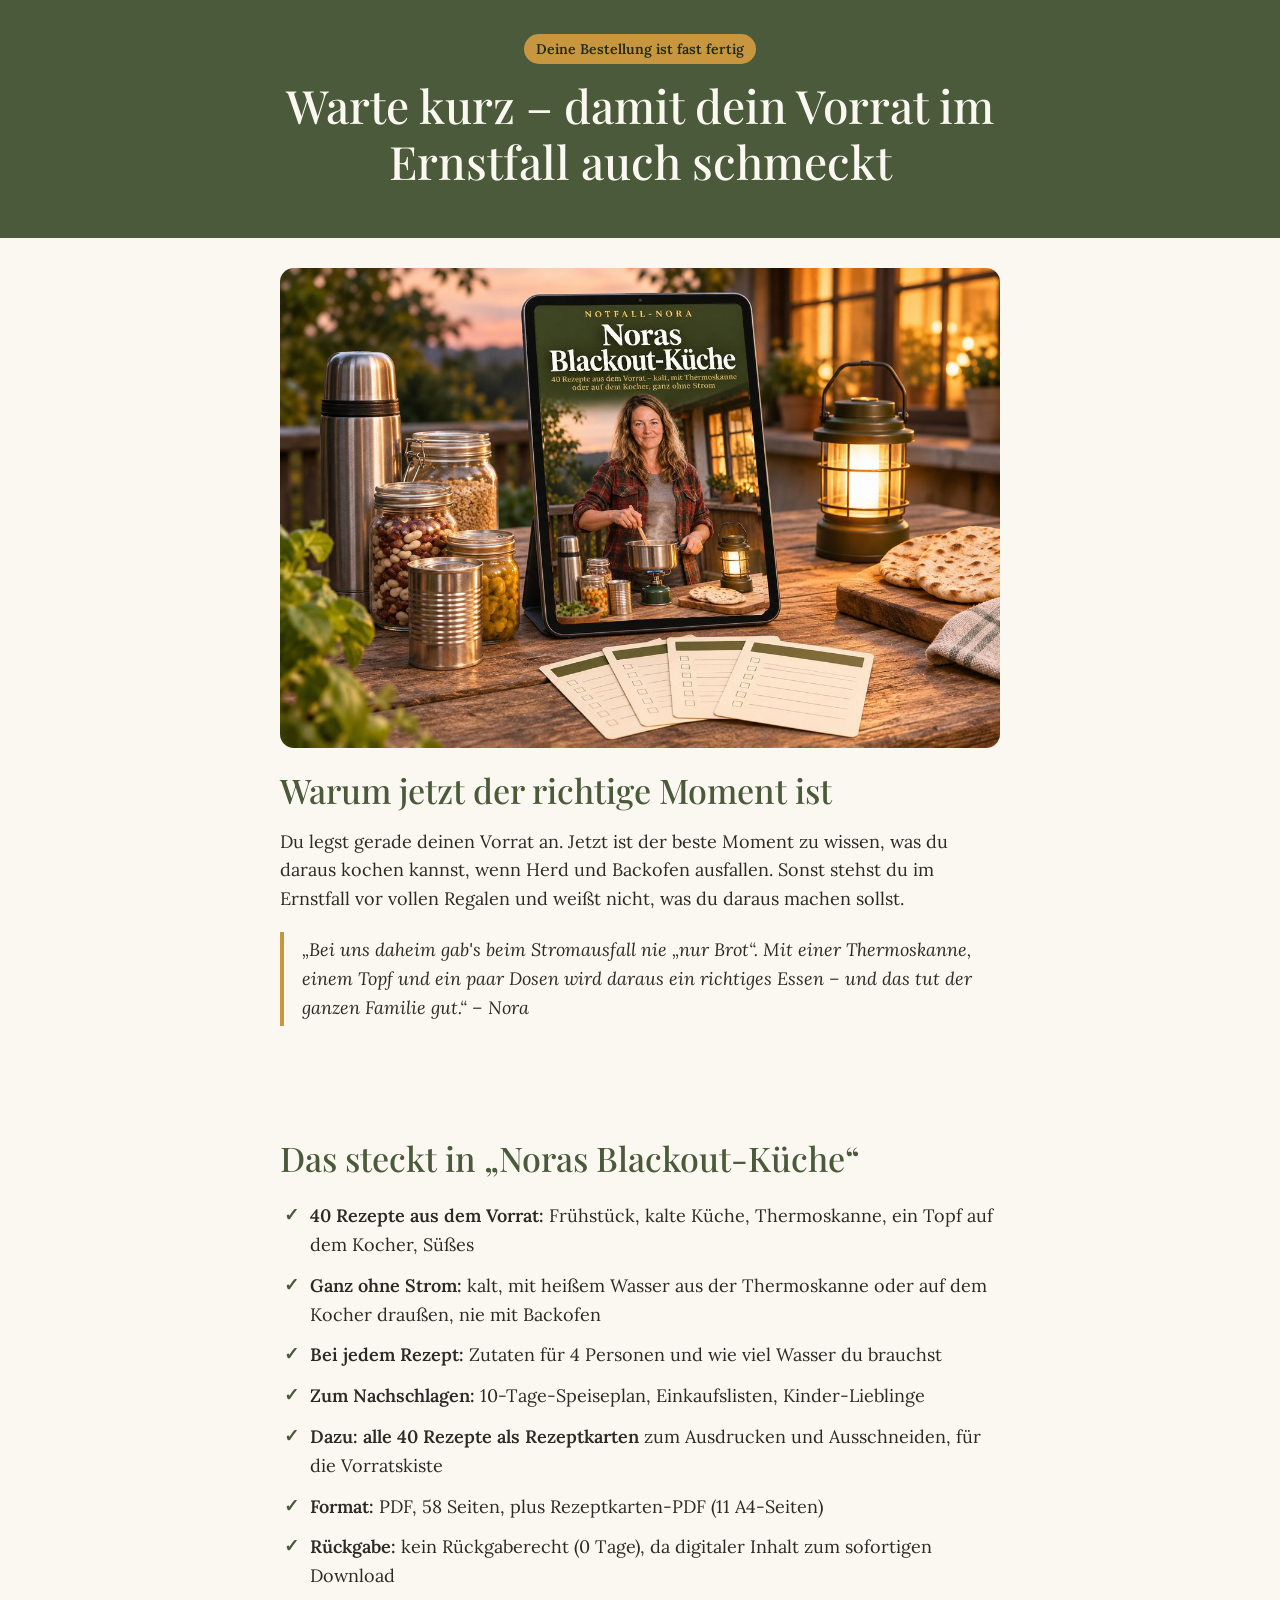
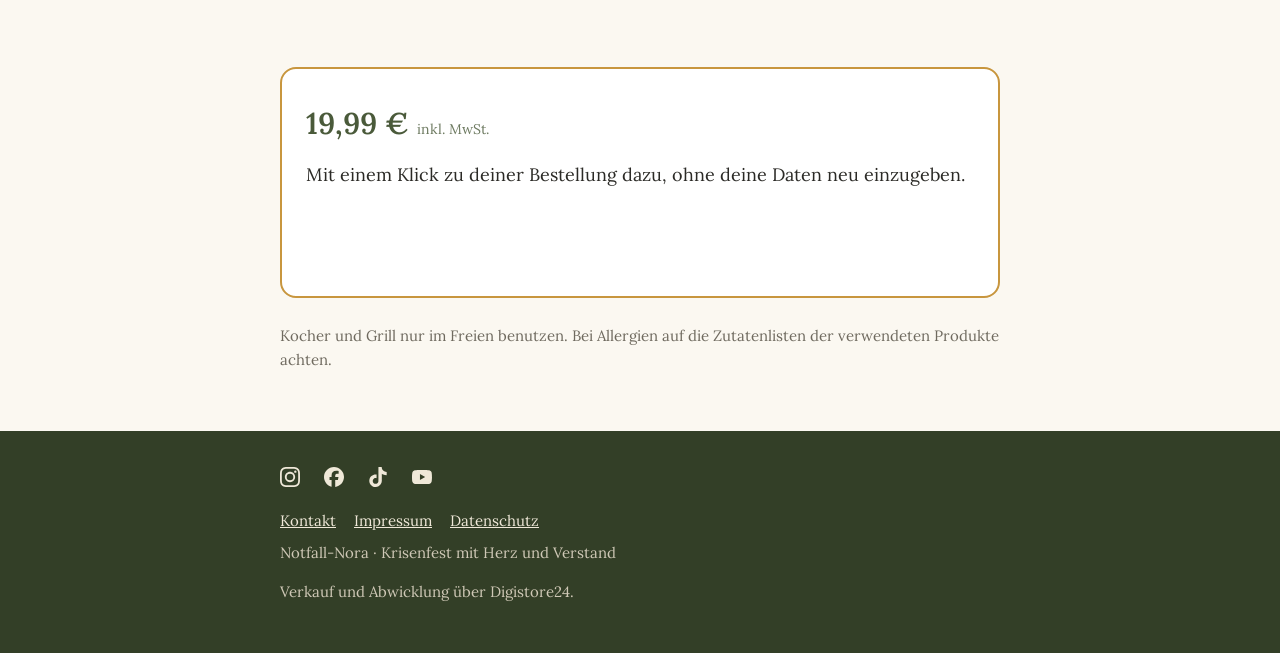
==== blackout-kueche-angebot.html @ 6d8be4f9 "Add files via upload" ====
<!doctype html>
<html lang="de">
<head>
<meta charset="utf-8">
<meta name="viewport" content="width=device-width, initial-scale=1">
<meta name="robots" content="noindex">
<title>Noras Blackout-Küche – Angebot nach deinem Kauf</title>
<meta name="description" content="Angebot nach deinem Kauf.">
<link rel="stylesheet" href="stil.css">
<script src="https://www.digistore24-scripts.com/service/digistore.js"></script><script>digistoreUpsell()</script>
<!-- Promocode-Skript folgt, sobald die Produkt-ID da ist -->
</head>
<body>

<header class="upsell-kopf">
  <div class="huelle">
    <span class="schritt">Deine Bestellung ist fast fertig</span>
    <h1>Warte kurz – damit dein Vorrat im Ernstfall auch schmeckt</h1>
  </div>
</header>

<main class="huelle">
<section>
  <img src="blackout-kueche-tablet.jpg" width="1200" height="800" alt="Tablet mit dem Cover von „Noras Blackout-Küche“ auf einem Holztisch draußen, davor Rezeptkarten, daneben Thermoskanne, Vorratsgläser und eine Laterne" style="border-radius:14px;margin:18px 0 22px">
  <h2 style="margin-top:0">Warum jetzt der richtige Moment ist</h2>
  <p>Du legst gerade deinen Vorrat an. Jetzt ist der beste Moment zu wissen, was du daraus kochen kannst, wenn Herd und Backofen ausfallen. Sonst stehst du im Ernstfall vor vollen Regalen und weißt nicht, was du daraus machen sollst.</p>
  <p class="zitat">„Bei uns daheim gab&#x27;s beim Stromausfall nie „nur Brot“. Mit einer Thermoskanne, einem Topf und ein paar Dosen wird daraus ein richtiges Essen – und das tut der ganzen Familie gut.“ – Nora</p>
</section>
<section>
  <h2>Das steckt in „Noras Blackout-Küche“</h2>
  <ul class='punkte'><li><strong>40 Rezepte aus dem Vorrat:</strong> Frühstück, kalte Küche, Thermoskanne, ein Topf auf dem Kocher, Süßes</li><li><strong>Ganz ohne Strom:</strong> kalt, mit heißem Wasser aus der Thermoskanne oder auf dem Kocher draußen, nie mit Backofen</li><li><strong>Bei jedem Rezept:</strong> Zutaten für 4 Personen und wie viel Wasser du brauchst</li><li><strong>Zum Nachschlagen:</strong> 10-Tage-Speiseplan, Einkaufslisten, Kinder-Lieblinge</li><li><strong>Dazu: alle 40 Rezepte als Rezeptkarten</strong> zum Ausdrucken und Ausschneiden, für die Vorratskiste</li><li><strong>Format:</strong> PDF, 58 Seiten, plus Rezeptkarten-PDF (11 A4-Seiten)</li><li><strong>Rückgabe:</strong> kein Rückgaberecht (0 Tage), da digitaler Inhalt zum sofortigen Download</li></ul>
</section>
<section>
  <div class="angebot">
    <span class="preis">19,99 € <small>inkl. MwSt.</small></span>
    <p>Mit einem Klick zu deiner Bestellung dazu, ohne deine Daten neu einzugeben.</p>
    <!-- Upsell-kaufen-Button von Digistore24 (Conversion Cockpit des Hauptprodukts „Krisenfest in 30 Tagen“) -->
    <div class="upsell-knopf"><digistore-upsell-button template="light"></digistore-upsell-button></div>
  </div>
  <p class="hinweis">Kocher und Grill nur im Freien benutzen. Bei Allergien auf die Zutatenlisten der verwendeten Produkte achten.</p>
</section>
</main>
<footer class="fuss">
  <div class="huelle">
    <ul class="sozial"><li><a href="https://www.instagram.com/notfallnora/" target="_blank" rel="noopener" aria-label="Notfall-Nora auf Instagram" title="Instagram"><svg viewBox="0 0 24 24" aria-hidden="true" focusable="false"><path d="M7.0301.084c-1.2768.0602-2.1487.264-2.911.5634-.7888.3075-1.4575.72-2.1228 1.3877-.6652.6677-1.075 1.3368-1.3802 2.127-.2954.7638-.4956 1.6365-.552 2.914-.0564 1.2775-.0689 1.6882-.0626 4.947.0062 3.2586.0206 3.6671.0825 4.9473.061 1.2765.264 2.1482.5635 2.9107.308.7889.72 1.4573 1.388 2.1228.6679.6655 1.3365 1.0743 2.1285 1.38.7632.295 1.6361.4961 2.9134.552 1.2773.056 1.6884.069 4.9462.0627 3.2578-.0062 3.668-.0207 4.9478-.0814 1.28-.0607 2.147-.2652 2.9098-.5633.7889-.3086 1.4578-.72 2.1228-1.3881.665-.6682 1.0745-1.3378 1.3795-2.1284.2957-.7632.4966-1.636.552-2.9124.056-1.2809.0692-1.6898.063-4.948-.0063-3.2583-.021-3.6668-.0817-4.9465-.0607-1.2797-.264-2.1487-.5633-2.9117-.3084-.7889-.72-1.4568-1.3876-2.1228C21.2982 1.33 20.628.9208 19.8378.6165 19.074.321 18.2017.1197 16.9244.0645 15.6471.0093 15.236-.005 11.977.0014 8.718.0076 8.31.0215 7.0301.0839m.1402 21.6932c-1.17-.0509-1.8053-.2453-2.2287-.408-.5606-.216-.96-.4771-1.3819-.895-.422-.4178-.6811-.8186-.9-1.378-.1644-.4234-.3624-1.058-.4171-2.228-.0595-1.2645-.072-1.6442-.079-4.848-.007-3.2037.0053-3.583.0607-4.848.05-1.169.2456-1.805.408-2.2282.216-.5613.4762-.96.895-1.3816.4188-.4217.8184-.6814 1.3783-.9003.423-.1651 1.0575-.3614 2.227-.4171 1.2655-.06 1.6447-.072 4.848-.079 3.2033-.007 3.5835.005 4.8495.0608 1.169.0508 1.8053.2445 2.228.408.5608.216.96.4754 1.3816.895.4217.4194.6816.8176.9005 1.3787.1653.4217.3617 1.056.4169 2.2263.0602 1.2655.0739 1.645.0796 4.848.0058 3.203-.0055 3.5834-.061 4.848-.051 1.17-.245 1.8055-.408 2.2294-.216.5604-.4763.96-.8954 1.3814-.419.4215-.8181.6811-1.3783.9-.4224.1649-1.0577.3617-2.2262.4174-1.2656.0595-1.6448.072-4.8493.079-3.2045.007-3.5825-.006-4.848-.0608M16.953 5.5864A1.44 1.44 0 1 0 18.39 4.144a1.44 1.44 0 0 0-1.437 1.4424M5.8385 12.012c.0067 3.4032 2.7706 6.1557 6.173 6.1493 3.4026-.0065 6.157-2.7701 6.1506-6.1733-.0065-3.4032-2.771-6.1565-6.174-6.1498-3.403.0067-6.156 2.771-6.1496 6.1738M8 12.0077a4 4 0 1 1 4.008 3.9921A3.9996 3.9996 0 0 1 8 12.0077"/></svg></a></li><li><a href="https://www.facebook.com/notfallnora" target="_blank" rel="noopener" aria-label="Notfall-Nora auf Facebook" title="Facebook"><svg viewBox="0 0 24 24" aria-hidden="true" focusable="false"><path d="M9.101 23.691v-7.98H6.627v-3.667h2.474v-1.58c0-4.085 1.848-5.978 5.858-5.978.401 0 .955.042 1.468.103a8.68 8.68 0 0 1 1.141.195v3.325a8.623 8.623 0 0 0-.653-.036 26.805 26.805 0 0 0-.733-.009c-.707 0-1.259.096-1.675.309a1.686 1.686 0 0 0-.679.622c-.258.42-.374.995-.374 1.752v1.297h3.919l-.386 2.103-.287 1.564h-3.246v8.245C19.396 23.238 24 18.179 24 12.044c0-6.627-5.373-12-12-12s-12 5.373-12 12c0 5.628 3.874 10.35 9.101 11.647Z"/></svg></a></li><li><a href="https://www.tiktok.com/@notfallnora" target="_blank" rel="noopener" aria-label="Notfall-Nora auf TikTok" title="TikTok"><svg viewBox="0 0 24 24" aria-hidden="true" focusable="false"><path d="M12.525.02c1.31-.02 2.61-.01 3.91-.02.08 1.53.63 3.09 1.75 4.17 1.12 1.11 2.7 1.62 4.24 1.79v4.03c-1.44-.05-2.89-.35-4.2-.97-.57-.26-1.1-.59-1.62-.93-.01 2.92.01 5.84-.02 8.75-.08 1.4-.54 2.79-1.35 3.94-1.31 1.92-3.58 3.17-5.91 3.21-1.43.08-2.86-.31-4.08-1.03-2.02-1.19-3.44-3.37-3.65-5.71-.02-.5-.03-1-.01-1.49.18-1.9 1.12-3.72 2.58-4.96 1.66-1.44 3.98-2.13 6.15-1.72.02 1.48-.04 2.96-.04 4.44-.99-.32-2.15-.23-3.02.37-.63.41-1.11 1.04-1.36 1.75-.21.51-.15 1.07-.14 1.61.24 1.64 1.82 3.02 3.5 2.87 1.12-.01 2.19-.66 2.77-1.61.19-.33.4-.67.41-1.06.1-1.79.06-3.57.07-5.36.01-4.03-.01-8.05.02-12.07z"/></svg></a></li><li><a href="https://www.youtube.com/@notfallnora" target="_blank" rel="noopener" aria-label="Notfall-Nora auf YouTube" title="YouTube"><svg viewBox="0 0 24 24" aria-hidden="true" focusable="false"><path d="M23.498 6.186a3.016 3.016 0 0 0-2.122-2.136C19.505 3.545 12 3.545 12 3.545s-7.505 0-9.377.505A3.017 3.017 0 0 0 .502 6.186C0 8.07 0 12 0 12s0 3.93.502 5.814a3.016 3.016 0 0 0 2.122 2.136c1.871.505 9.376.505 9.376.505s7.505 0 9.377-.505a3.015 3.015 0 0 0 2.122-2.136C24 15.93 24 12 24 12s0-3.93-.502-5.814zM9.545 15.568V8.432L15.818 12l-6.273 3.568z"/></svg></a></li></ul>
    <nav aria-label="Rechtliches"><a href="kontakt.html">Kontakt</a><a href="impressum.html">Impressum</a><a href="datenschutz.html">Datenschutz</a></nav>
    <p>Notfall-Nora · Krisenfest mit Herz und Verstand</p>
    <p>Verkauf und Abwicklung über Digistore24.</p>
  </div>
</footer>
</body>
</html>
---- stil.css ----
@font-face{font-family:"Lora";font-weight:400;font-style:normal;font-display:swap;src:url(Lora-400.ttf) format("truetype")}
@font-face{font-family:"Lora";font-weight:400;font-style:italic;font-display:swap;src:url(Lora-400-italic.ttf) format("truetype")}
@font-face{font-family:"Lora";font-weight:600;font-style:normal;font-display:swap;src:url(Lora-600.ttf) format("truetype")}
@font-face{font-family:"Playfair Display";font-weight:500;font-style:normal;font-display:swap;src:url(Playfair-500.ttf) format("truetype")}

:root{
  --gruen:#4A5A3A; --gruen-dunkel:#333F27; --gold:#C8963E; --gold-hell:#EBD3A6;
  --creme:#FBF8F1; --papier:#F3EEE2; --tinte:#2B2A26; --grau:#6F6A5F; --linie:#E2DCCB;
}
*{box-sizing:border-box}
html{-webkit-text-size-adjust:100%}
body{margin:0;background:var(--creme);color:var(--tinte);font-family:"Lora",Georgia,serif;font-size:18px;line-height:1.6}
img{max-width:100%;height:auto;display:block}
a{color:var(--gruen)}
.huelle{max-width:760px;margin:0 auto;padding:0 20px}
h1,h2,h3{font-family:"Playfair Display",Georgia,serif;font-weight:500;color:var(--gruen);line-height:1.2;margin:0 0 .5em}
h1{font-size:clamp(30px,6vw,46px)}
h2{font-size:clamp(25px,4.6vw,34px);margin-top:1.6em}
h3{font-size:22px}
p{margin:0 0 1em}
.marke{font-size:13px;letter-spacing:.16em;text-transform:uppercase;color:var(--gold);font-weight:600;margin:0 0 14px}

/* Kopf */
.kopf{background:var(--gruen);color:var(--creme);padding:44px 0 0}
.kopf h1{color:var(--creme)}
.kopf .unter{font-size:19px;color:#E9E3D3;margin-bottom:22px}
.kopf ul{margin:0 0 26px;padding:0;list-style:none}
.kopf li{padding:6px 0 6px 30px;position:relative;color:#F1ECDF}
.kopf li::before{content:"";position:absolute;left:4px;top:15px;width:12px;height:12px;border-radius:50%;background:var(--gold)}
.kopf .bild{margin-top:10px;border-radius:14px 14px 0 0;overflow:hidden}

/* Knopf */
.knopf{display:inline-block;background:var(--gold);color:#1f2a22;text-decoration:none;font-weight:600;font-size:19px;
  padding:16px 26px;border-radius:12px;box-shadow:0 3px 0 #94702e;text-align:center;line-height:1.3}
.knopf:hover,.knopf:focus-visible{background:#d6a752}
.knopf:focus-visible{outline:3px solid var(--creme);outline-offset:3px}
.knopf-zeile{display:flex;flex-wrap:wrap;align-items:center;gap:10px 18px;margin:6px 0 30px}
.preis{font-size:22px;font-weight:600}
.preis small{font-size:14px;font-weight:400;color:inherit;opacity:.8}

/* Abschnitte */
section{padding:12px 0 24px}
.einstieg p:first-child{font-size:20px}
.tabelle{width:100%;border-collapse:collapse;margin:8px 0 10px;font-size:16px}
.tabelle th,.tabelle td{text-align:left;vertical-align:top;padding:12px 10px;border-bottom:1px solid var(--linie)}
.tabelle th{font-family:"Playfair Display",Georgia,serif;font-weight:500;color:var(--gruen);font-size:17px;width:34%}
.tabelle td .umfang{display:block;font-size:14px;color:var(--grau);margin-bottom:2px}
.punkte{padding-left:0;list-style:none;margin:0 0 1em}
.punkte li{padding:6px 0 6px 30px;position:relative}
.punkte li::before{content:"✓";position:absolute;left:4px;top:5px;color:var(--gruen);font-weight:600}
.punkte.nein li::before{content:"–";color:var(--grau)}
.kasten{background:var(--papier);border:1px solid var(--linie);border-radius:14px;padding:22px 22px 8px;margin:10px 0 20px}
.angebot{background:#fff;border:2px solid var(--gold);border-radius:16px;padding:24px;margin:16px 0 26px}
.angebot .knopf{width:100%}
.angebot .preis{display:block;font-size:30px;color:var(--gruen);margin:6px 0 14px}
.angebot ul{margin-top:0}
details{border-bottom:1px solid var(--linie);padding:12px 0}
summary{cursor:pointer;font-weight:600;list-style-position:outside}
details p{margin:10px 0 4px}
.hinweis{font-size:15px;color:var(--grau)}
.zitat{border-left:4px solid var(--gold);padding:4px 0 4px 18px;font-style:italic;margin:0 0 1.2em}

/* Fuß */
.fuss{background:var(--gruen-dunkel);color:#CFC8B6;font-size:15px;padding:26px 0 34px;margin-top:20px}
.fuss a{color:#EFE8D8}
.fuss nav{display:flex;flex-wrap:wrap;gap:6px 18px;margin-bottom:8px}

/* Upsell */
.upsell-kopf{background:var(--gruen);color:var(--creme);padding:34px 0 26px;text-align:center}
.upsell-kopf h1{color:var(--creme)}
.upsell-kopf .schritt{display:inline-block;background:var(--gold);color:#1f2a22;font-weight:600;font-size:14px;padding:4px 12px;border-radius:99px;margin-bottom:14px}
.upsell-knopf{display:flex;justify-content:center;margin:8px 0 4px;min-height:60px}
.nein-link{display:block;text-align:center;margin:14px 0 6px;color:var(--grau);font-size:16px}

/* Unterseiten */
.einfach{padding-top:40px;padding-bottom:40px}
.einfach h1{font-size:34px}

@media (max-width:560px){
  body{font-size:17px}
  .tabelle th{width:auto;display:block;border-bottom:0;padding-bottom:2px}
  .tabelle td{display:block;padding-top:0}
  .tabelle tr{display:block;border-bottom:1px solid var(--linie);padding:8px 0}
  .tabelle th,.tabelle td{border-bottom:0}
  .knopf{width:100%}
}

/* Menü-Leiste (oben) und Social-Icons – gebaut von werkzeuge/navigation.py */
.leiste{position:sticky;top:0;z-index:50;background:var(--gruen-dunkel);color:var(--creme);border-bottom:1px solid rgba(200,150,62,.35)}
.leiste-innen{display:flex;align-items:center;justify-content:space-between;gap:16px;min-height:62px;max-width:1100px;margin:0 auto;padding:0 20px}
.logo{font-family:"Playfair Display",Georgia,serif;font-size:20px;line-height:1.1;color:var(--creme);text-decoration:none;white-space:nowrap}
.logo span{color:var(--gold)}
.menue{display:flex;align-items:center;gap:18px}
.menue-liste{display:flex;gap:2px;list-style:none;margin:0;padding:0}
.menue-liste a{display:block;padding:8px 10px;color:#EFE8D8;text-decoration:none;font-size:16px;border-radius:8px}
.menue-liste a:hover{background:rgba(255,255,255,.08);color:#fff}
.menue-liste a{white-space:nowrap}
@media (min-width:1061px) and (max-width:1180px){.menue{gap:10px}.menue-liste a{padding:8px 6px;font-size:15px}.menue-liste a.login{padding:6px 12px;margin-left:4px}.logo{font-size:18px}}
.menue-liste a[aria-current="page"]{color:var(--gold-hell);box-shadow:inset 0 -2px 0 var(--gold);border-radius:8px 8px 0 0}
.menue-liste a:focus-visible,.sozial a:focus-visible,.menue-knopf:focus-visible,.logo:focus-visible{outline:3px solid var(--gold);outline-offset:2px}
.sozial{display:flex;gap:4px;list-style:none;margin:0;padding:0}
.sozial a{display:inline-flex;width:40px;height:40px;align-items:center;justify-content:center;border-radius:50%;color:#EFE8D8}
.sozial a:hover{background:rgba(255,255,255,.1);color:var(--gold-hell)}
.sozial svg{width:20px;height:20px;fill:currentColor}
.menue-knopf{display:none}
.fuss .sozial{margin:0 0 12px -10px}
@media (max-width:1060px){
  .logo{font-size:18px}
  .menue-knopf{display:inline-flex;align-items:center;gap:8px;min-height:44px;padding:8px 14px;background:transparent;color:var(--creme);border:1px solid rgba(232,211,174,.55);border-radius:99px;font:600 16px "Lora",Georgia,serif;cursor:pointer}
  .menue-knopf svg{width:20px;height:20px}
  .menue-knopf .zu{display:none}
  .leiste.offen .menue-knopf .auf{display:none}
  .leiste.offen .menue-knopf .zu{display:inline}
  .menue{flex-direction:column;align-items:stretch;gap:14px;padding:0 0 16px}
  .js .menue{display:none;position:absolute;left:0;right:0;top:100%;background:var(--gruen-dunkel);padding:6px 20px 20px;border-bottom:1px solid rgba(200,150,62,.35);box-shadow:0 12px 24px rgba(0,0,0,.25)}
  .js .leiste.offen .menue{display:flex}
  .leiste-innen{flex-wrap:wrap}
  .js .leiste-innen{flex-wrap:nowrap}
  .menue-liste{flex-direction:column;gap:0}
  .menue-liste a{padding:14px 4px;font-size:19px;border-radius:0;border-bottom:1px solid rgba(255,255,255,.08)}
  .menue-liste a[aria-current="page"]{box-shadow:inset 3px 0 0 var(--gold);padding-left:12px;border-radius:0}
  .sozial a{width:46px;height:46px}
  .sozial svg{width:22px;height:22px}
}
/* Login-Punkt im Menü hervorheben */
.menue-liste a.login{border:1px solid rgba(232,211,174,.55);border-radius:99px;padding:7px 16px;margin-left:6px}
.menue-liste a.login:hover{background:var(--gold);color:#1f2a22;border-color:var(--gold)}
@media (min-width:1061px) and (max-width:1180px){.menue-liste a.login{padding:6px 12px;margin-left:4px}}
@media (max-width:1060px){.menue-liste a.login{border:0;border-bottom:1px solid rgba(255,255,255,.08);border-radius:0;margin:0;padding:14px 4px;color:var(--gold-hell)}}

/* Notfall-Nora: Startseite mit Porträt, Themen-Sprungleiste */
.kopf .start{display:grid;grid-template-columns:1fr 260px;gap:28px;align-items:end}
.kopf .portrait{border-radius:14px 14px 0 0;width:100%;object-fit:cover;aspect-ratio:3/4}
.themen ul{display:flex;flex-wrap:wrap;gap:8px;list-style:none;padding:0;margin:4px 0 10px}
.themen a{display:inline-block;padding:6px 12px;border:1px solid var(--linie);border-radius:99px;background:#fff;text-decoration:none;font-size:15px}
.themen a:hover{border-color:var(--gold)}
.partner{background:#fff;border:1px solid var(--linie);border-radius:12px;padding:8px 14px 4px}
section[id]{scroll-margin-top:76px}
@media (max-width:700px){.kopf .start{grid-template-columns:1fr}.kopf .portrait{max-width:300px;margin:0 auto}}

/* Kontaktformular */
.formular{display:flex;flex-direction:column;gap:6px;background:#fff;border:1px solid var(--linie);border-radius:14px;padding:22px;margin:10px 0 26px}
.formular label{font-weight:600;font-size:16px;margin-top:8px}
.formular input,.formular select,.formular textarea{font:inherit;font-size:17px;padding:12px;border:1px solid #cfc7b4;border-radius:10px;background:var(--creme);color:var(--tinte);width:100%}
.formular input:focus,.formular select:focus,.formular textarea:focus{outline:3px solid var(--gold-hell);border-color:var(--gold)}
.formular .knopf{border:0;cursor:pointer;margin-top:6px;font-family:inherit}
.formular .knopf:disabled{opacity:.5;cursor:not-allowed}
.versteckt{display:none !important}
.danke{min-height:50vh}
.falle{position:absolute;left:-9999px;width:1px;height:1px;overflow:hidden}
.formular .klein{font-size:14px;color:var(--grau);margin-top:-2px}
.formular-meldung{background:#FBEBDD;border:1px solid #E2B48A;color:#6b3b12;border-radius:10px;padding:12px 14px;font-size:16px}

/* Startseite: Bücher-Kacheln */
.buecher{display:grid;grid-template-columns:repeat(2,1fr);gap:16px;margin:8px 0 10px}
.buch{display:flex;flex-direction:column;gap:6px;background:#fff;border:1px solid var(--linie);border-radius:14px;padding:14px;text-decoration:none;color:var(--tinte)}
.buch:hover{border-color:var(--gold)}
.buch img{border-radius:6px;box-shadow:0 3px 10px rgba(0,0,0,.15);margin-bottom:4px}
.buch strong{font-family:"Playfair Display",Georgia,serif;font-weight:500;color:var(--gruen);font-size:18px;line-height:1.2}
.buch span{font-size:15px;line-height:1.45}
.buch em{font-style:normal;font-weight:600;color:var(--gruen)}
@media (max-width:560px){.buecher{gap:10px}.buch{padding:10px}.buch strong{font-size:16px}.buch span{font-size:14px}}
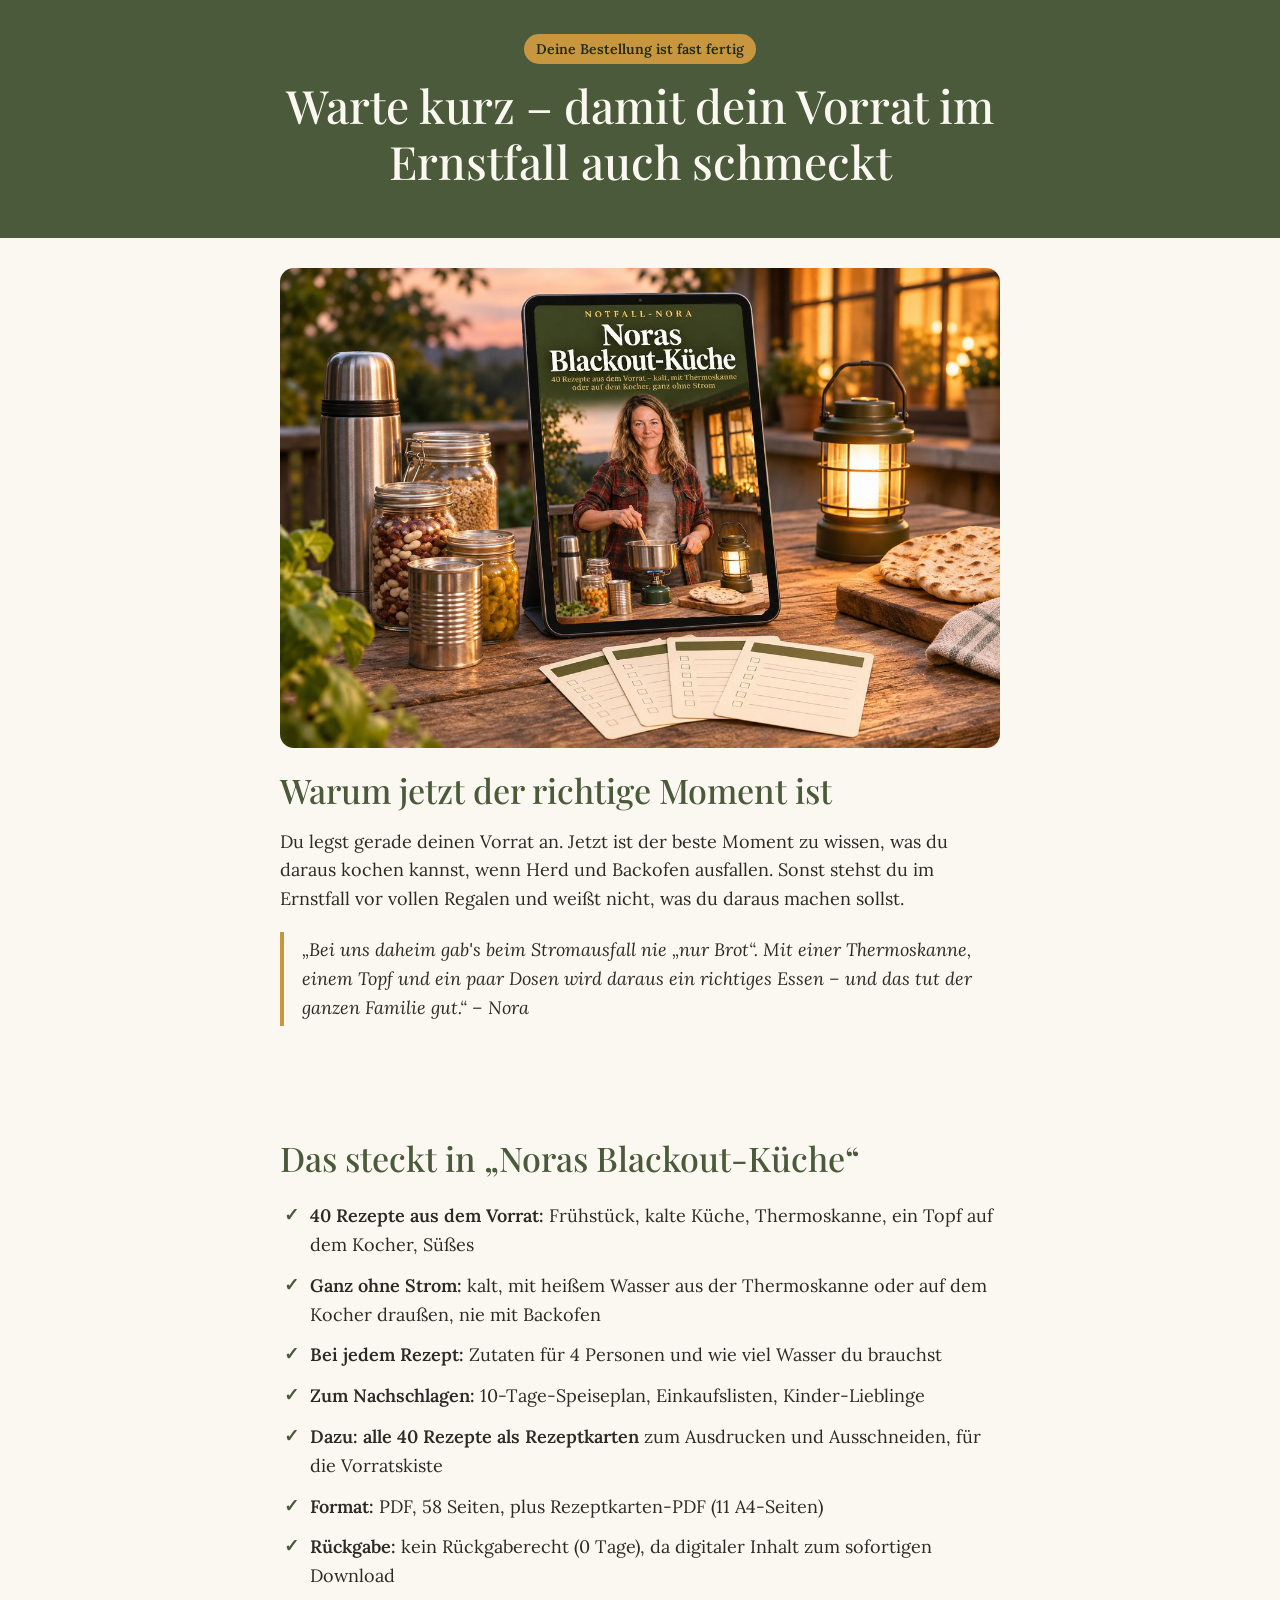
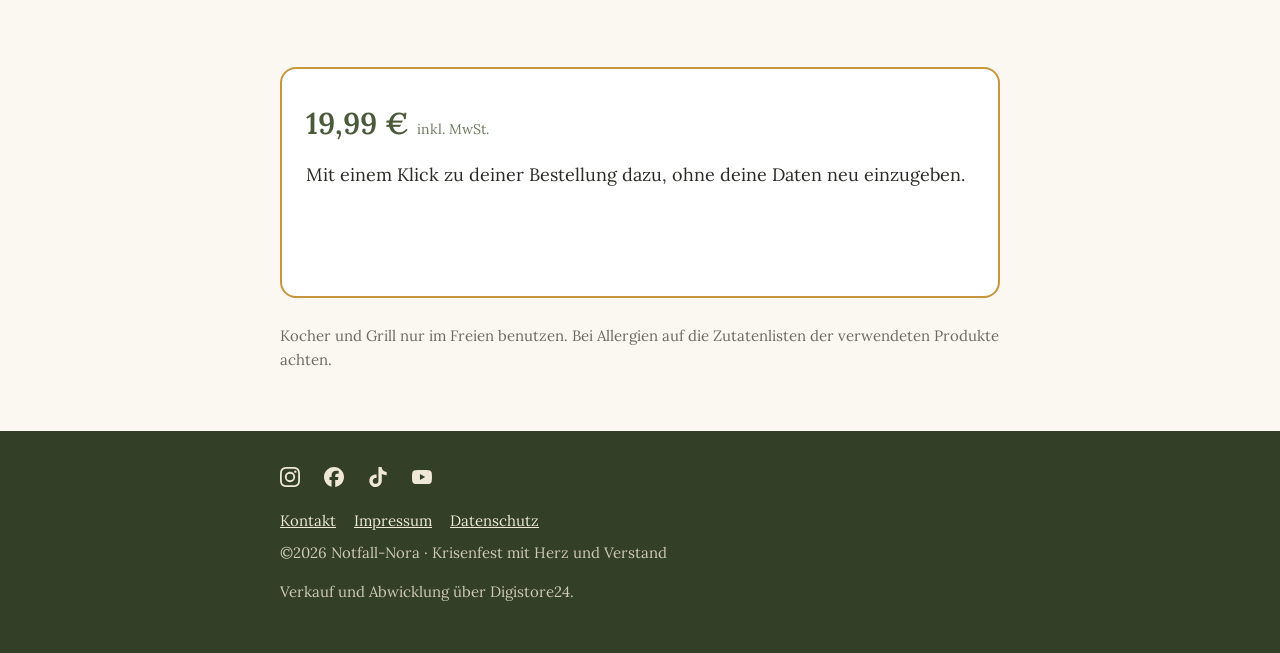
==== commit 22fc79bc: "Add files via upload" ====
--- a/blackout-kueche-angebot.html
+++ b/blackout-kueche-angebot.html
@@ -8,7 +8,9 @@
 <meta name="description" content="Angebot nach deinem Kauf.">
 <link rel="stylesheet" href="stil.css">
 <script src="https://www.digistore24-scripts.com/service/digistore.js"></script><script>digistoreUpsell()</script>
-<!-- Promocode-Skript folgt, sobald die Produkt-ID da ist -->
+<script type="text/javascript">
+digistorePromocode( { "product_id": 771927, "adjust_all_urls": true, "adjust_domain": true } );
+</script>
 </head>
 <body>
 
@@ -44,7 +46,7 @@
   <div class="huelle">
     <ul class="sozial"><li><a href="https://www.instagram.com/notfallnora/" target="_blank" rel="noopener" aria-label="Notfall-Nora auf Instagram" title="Instagram"><svg viewBox="0 0 24 24" aria-hidden="true" focusable="false"><path d="M7.0301.084c-1.2768.0602-2.1487.264-2.911.5634-.7888.3075-1.4575.72-2.1228 1.3877-.6652.6677-1.075 1.3368-1.3802 2.127-.2954.7638-.4956 1.6365-.552 2.914-.0564 1.2775-.0689 1.6882-.0626 4.947.0062 3.2586.0206 3.6671.0825 4.9473.061 1.2765.264 2.1482.5635 2.9107.308.7889.72 1.4573 1.388 2.1228.6679.6655 1.3365 1.0743 2.1285 1.38.7632.295 1.6361.4961 2.9134.552 1.2773.056 1.6884.069 4.9462.0627 3.2578-.0062 3.668-.0207 4.9478-.0814 1.28-.0607 2.147-.2652 2.9098-.5633.7889-.3086 1.4578-.72 2.1228-1.3881.665-.6682 1.0745-1.3378 1.3795-2.1284.2957-.7632.4966-1.636.552-2.9124.056-1.2809.0692-1.6898.063-4.948-.0063-3.2583-.021-3.6668-.0817-4.9465-.0607-1.2797-.264-2.1487-.5633-2.9117-.3084-.7889-.72-1.4568-1.3876-2.1228C21.2982 1.33 20.628.9208 19.8378.6165 19.074.321 18.2017.1197 16.9244.0645 15.6471.0093 15.236-.005 11.977.0014 8.718.0076 8.31.0215 7.0301.0839m.1402 21.6932c-1.17-.0509-1.8053-.2453-2.2287-.408-.5606-.216-.96-.4771-1.3819-.895-.422-.4178-.6811-.8186-.9-1.378-.1644-.4234-.3624-1.058-.4171-2.228-.0595-1.2645-.072-1.6442-.079-4.848-.007-3.2037.0053-3.583.0607-4.848.05-1.169.2456-1.805.408-2.2282.216-.5613.4762-.96.895-1.3816.4188-.4217.8184-.6814 1.3783-.9003.423-.1651 1.0575-.3614 2.227-.4171 1.2655-.06 1.6447-.072 4.848-.079 3.2033-.007 3.5835.005 4.8495.0608 1.169.0508 1.8053.2445 2.228.408.5608.216.96.4754 1.3816.895.4217.4194.6816.8176.9005 1.3787.1653.4217.3617 1.056.4169 2.2263.0602 1.2655.0739 1.645.0796 4.848.0058 3.203-.0055 3.5834-.061 4.848-.051 1.17-.245 1.8055-.408 2.2294-.216.5604-.4763.96-.8954 1.3814-.419.4215-.8181.6811-1.3783.9-.4224.1649-1.0577.3617-2.2262.4174-1.2656.0595-1.6448.072-4.8493.079-3.2045.007-3.5825-.006-4.848-.0608M16.953 5.5864A1.44 1.44 0 1 0 18.39 4.144a1.44 1.44 0 0 0-1.437 1.4424M5.8385 12.012c.0067 3.4032 2.7706 6.1557 6.173 6.1493 3.4026-.0065 6.157-2.7701 6.1506-6.1733-.0065-3.4032-2.771-6.1565-6.174-6.1498-3.403.0067-6.156 2.771-6.1496 6.1738M8 12.0077a4 4 0 1 1 4.008 3.9921A3.9996 3.9996 0 0 1 8 12.0077"/></svg></a></li><li><a href="https://www.facebook.com/notfallnora" target="_blank" rel="noopener" aria-label="Notfall-Nora auf Facebook" title="Facebook"><svg viewBox="0 0 24 24" aria-hidden="true" focusable="false"><path d="M9.101 23.691v-7.98H6.627v-3.667h2.474v-1.58c0-4.085 1.848-5.978 5.858-5.978.401 0 .955.042 1.468.103a8.68 8.68 0 0 1 1.141.195v3.325a8.623 8.623 0 0 0-.653-.036 26.805 26.805 0 0 0-.733-.009c-.707 0-1.259.096-1.675.309a1.686 1.686 0 0 0-.679.622c-.258.42-.374.995-.374 1.752v1.297h3.919l-.386 2.103-.287 1.564h-3.246v8.245C19.396 23.238 24 18.179 24 12.044c0-6.627-5.373-12-12-12s-12 5.373-12 12c0 5.628 3.874 10.35 9.101 11.647Z"/></svg></a></li><li><a href="https://www.tiktok.com/@notfallnora" target="_blank" rel="noopener" aria-label="Notfall-Nora auf TikTok" title="TikTok"><svg viewBox="0 0 24 24" aria-hidden="true" focusable="false"><path d="M12.525.02c1.31-.02 2.61-.01 3.91-.02.08 1.53.63 3.09 1.75 4.17 1.12 1.11 2.7 1.62 4.24 1.79v4.03c-1.44-.05-2.89-.35-4.2-.97-.57-.26-1.1-.59-1.62-.93-.01 2.92.01 5.84-.02 8.75-.08 1.4-.54 2.79-1.35 3.94-1.31 1.92-3.58 3.17-5.91 3.21-1.43.08-2.86-.31-4.08-1.03-2.02-1.19-3.44-3.37-3.65-5.71-.02-.5-.03-1-.01-1.49.18-1.9 1.12-3.72 2.58-4.96 1.66-1.44 3.98-2.13 6.15-1.72.02 1.48-.04 2.96-.04 4.44-.99-.32-2.15-.23-3.02.37-.63.41-1.11 1.04-1.36 1.75-.21.51-.15 1.07-.14 1.61.24 1.64 1.82 3.02 3.5 2.87 1.12-.01 2.19-.66 2.77-1.61.19-.33.4-.67.41-1.06.1-1.79.06-3.57.07-5.36.01-4.03-.01-8.05.02-12.07z"/></svg></a></li><li><a href="https://www.youtube.com/@notfallnora" target="_blank" rel="noopener" aria-label="Notfall-Nora auf YouTube" title="YouTube"><svg viewBox="0 0 24 24" aria-hidden="true" focusable="false"><path d="M23.498 6.186a3.016 3.016 0 0 0-2.122-2.136C19.505 3.545 12 3.545 12 3.545s-7.505 0-9.377.505A3.017 3.017 0 0 0 .502 6.186C0 8.07 0 12 0 12s0 3.93.502 5.814a3.016 3.016 0 0 0 2.122 2.136c1.871.505 9.376.505 9.376.505s7.505 0 9.377-.505a3.015 3.015 0 0 0 2.122-2.136C24 15.93 24 12 24 12s0-3.93-.502-5.814zM9.545 15.568V8.432L15.818 12l-6.273 3.568z"/></svg></a></li></ul>
     <nav aria-label="Rechtliches"><a href="kontakt.html">Kontakt</a><a href="impressum.html">Impressum</a><a href="datenschutz.html">Datenschutz</a></nav>
-    <p>Notfall-Nora · Krisenfest mit Herz und Verstand</p>
+    <p>©2026 Notfall-Nora · Krisenfest mit Herz und Verstand</p>
     <p>Verkauf und Abwicklung über Digistore24.</p>
   </div>
 </footer>
